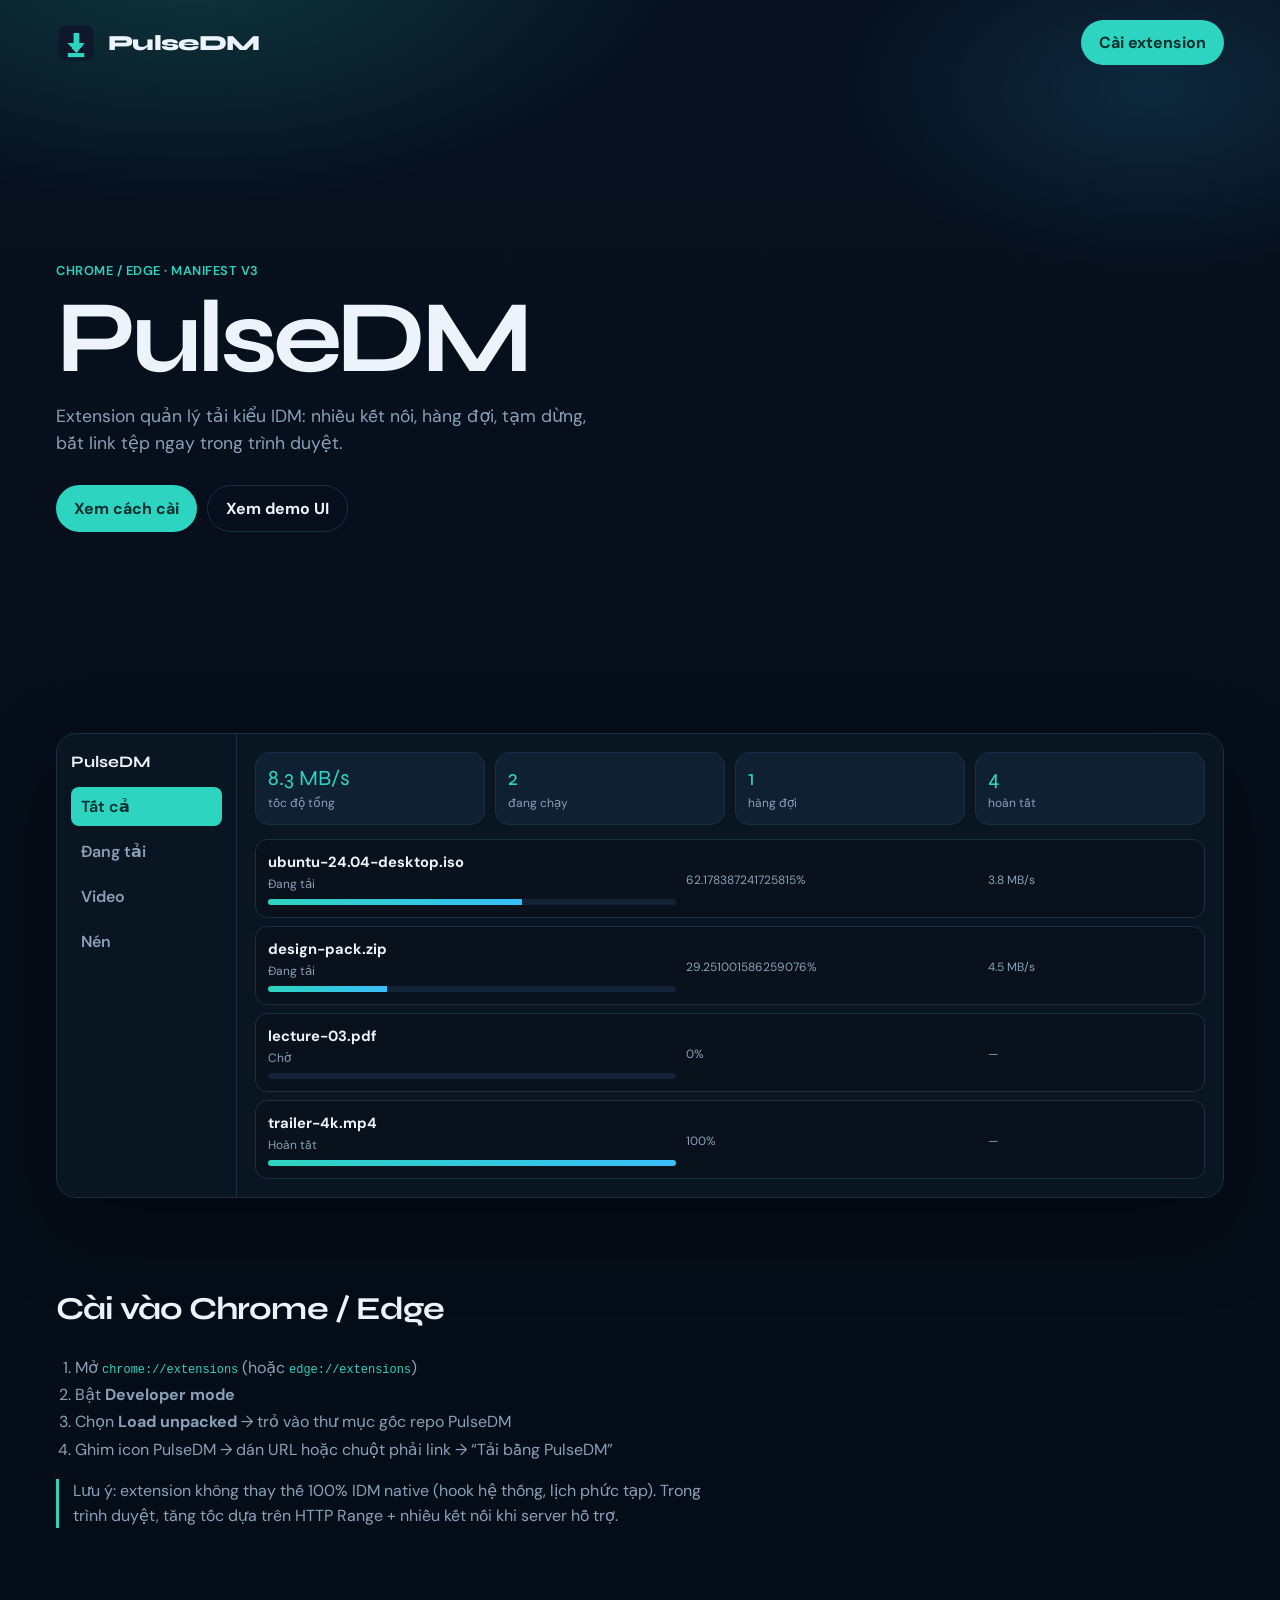
==== preview/index.html @ 5175cd73 "Add PulseDM: Chrome/Edge download manager extension IDM-style MV3 extension with multi-connection Ra" ====
<!DOCTYPE html>
<html lang="vi">
  <head>
    <meta charset="UTF-8" />
    <meta name="viewport" content="width=device-width, initial-scale=1" />
    <title>PulseDM — Download Manager Extension</title>
    <link rel="preconnect" href="https://fonts.googleapis.com" />
    <link rel="preconnect" href="https://fonts.gstatic.com" crossorigin />
    <link
      href="https://fonts.googleapis.com/css2?family=DM+Sans:wght@400;600;700&family=Syne:wght@700;800&display=swap"
      rel="stylesheet"
    />
    <link rel="stylesheet" href="preview.css" />
  </head>
  <body>
    <div class="bg"></div>
    <header class="nav">
      <div class="brand">
        <img src="../icons/icon48.png" alt="" width="40" height="40" />
        <span>PulseDM</span>
      </div>
      <a class="cta" href="#install">Cài extension</a>
    </header>

    <main>
      <section class="hero">
        <p class="eyebrow">Chrome / Edge · Manifest V3</p>
        <h1>PulseDM</h1>
        <p class="lede">
          Extension quản lý tải kiểu IDM: nhiều kết nối, hàng đợi, tạm dừng, bắt link tệp ngay trong trình duyệt.
        </p>
        <div class="cta-row">
          <a class="cta" href="#install">Xem cách cài</a>
          <a class="ghost" href="#demo">Xem demo UI</a>
        </div>
      </section>

      <section id="demo" class="demo">
        <div class="demo-frame">
          <aside>
            <strong>PulseDM</strong>
            <button class="on">Tất cả</button>
            <button>Đang tải</button>
            <button>Video</button>
            <button>Nén</button>
          </aside>
          <div class="demo-main">
            <div class="stats">
              <div><em id="liveSpeed">12.4 MB/s</em><span>tốc độ tổng</span></div>
              <div><em>2</em><span>đang chạy</span></div>
              <div><em>1</em><span>hàng đợi</span></div>
              <div><em>4</em><span>hoàn tất</span></div>
            </div>
            <div class="rows" id="rows"></div>
          </div>
        </div>
      </section>

      <section id="install" class="install">
        <h2>Cài vào Chrome / Edge</h2>
        <ol>
          <li>Mở <code>chrome://extensions</code> (hoặc <code>edge://extensions</code>)</li>
          <li>Bật <strong>Developer mode</strong></li>
          <li>Chọn <strong>Load unpacked</strong> → trỏ vào thư mục gốc repo PulseDM</li>
          <li>Ghim icon PulseDM → dán URL hoặc chuột phải link → “Tải bằng PulseDM”</li>
        </ol>
        <p class="note">
          Lưu ý: extension không thay thế 100% IDM native (hook hệ thống, lịch phức tạp). Trong trình duyệt,
          tăng tốc dựa trên HTTP Range + nhiều kết nối khi server hỗ trợ.
        </p>
      </section>
    </main>

    <script src="preview.js"></script>
  </body>
</html>
---- preview/preview.css ----
:root {
  --bg: #050d18;
  --text: #edf3fb;
  --muted: #8ba0b8;
  --accent: #2dd4bf;
  --ink: #042f2e;
  --line: #1a2f46;
  --panel: #0b1726;
}

* {
  box-sizing: border-box;
}

body {
  margin: 0;
  min-height: 100vh;
  font-family: "DM Sans", system-ui, sans-serif;
  color: var(--text);
  background: var(--bg);
}

.bg {
  position: fixed;
  inset: 0;
  background:
    radial-gradient(70% 50% at 15% -5%, rgba(45, 212, 191, 0.2), transparent 55%),
    radial-gradient(50% 40% at 90% 10%, rgba(56, 189, 248, 0.14), transparent 50%),
    linear-gradient(180deg, #07111f, #050d18);
  z-index: -1;
}

.nav {
  display: flex;
  justify-content: space-between;
  align-items: center;
  padding: 20px clamp(20px, 5vw, 56px);
}

.brand {
  display: flex;
  align-items: center;
  gap: 12px;
  font-family: Syne, sans-serif;
  font-weight: 800;
  font-size: 1.35rem;
  letter-spacing: -0.03em;
}

.cta,
.ghost {
  display: inline-flex;
  align-items: center;
  justify-content: center;
  text-decoration: none;
  border-radius: 999px;
  padding: 12px 18px;
  font-weight: 700;
}

.cta {
  background: var(--accent);
  color: var(--ink);
}

.ghost {
  color: var(--text);
  border: 1px solid var(--line);
}

.hero {
  min-height: min(72vh, 720px);
  display: flex;
  flex-direction: column;
  justify-content: center;
  padding: 24px clamp(20px, 5vw, 56px) 48px;
  max-width: 900px;
}

.eyebrow {
  color: var(--accent);
  font-weight: 600;
  letter-spacing: 0.04em;
  text-transform: uppercase;
  font-size: 0.8rem;
  margin: 0 0 12px;
}

.hero h1 {
  margin: 0;
  font-family: Syne, sans-serif;
  font-size: clamp(3.2rem, 10vw, 6.4rem);
  line-height: 0.92;
  letter-spacing: -0.05em;
  animation: rise 0.7s ease both;
}

.lede {
  margin: 18px 0 0;
  max-width: 34rem;
  color: var(--muted);
  font-size: 1.1rem;
  line-height: 1.55;
  animation: rise 0.7s ease 0.08s both;
}

.cta-row {
  display: flex;
  flex-wrap: wrap;
  gap: 10px;
  margin-top: 28px;
  animation: rise 0.7s ease 0.16s both;
}

@keyframes rise {
  from {
    opacity: 0;
    transform: translateY(16px);
  }
  to {
    opacity: 1;
    transform: none;
  }
}

.demo {
  padding: 0 clamp(20px, 5vw, 56px) 64px;
}

.demo-frame {
  display: grid;
  grid-template-columns: 180px 1fr;
  border: 1px solid var(--line);
  border-radius: 20px;
  overflow: hidden;
  background: color-mix(in srgb, var(--panel) 90%, black);
  min-height: 420px;
  box-shadow: 0 30px 80px rgba(0, 0, 0, 0.35);
}

.demo-frame aside {
  padding: 18px 14px;
  border-right: 1px solid var(--line);
  display: flex;
  flex-direction: column;
  gap: 6px;
}

.demo-frame aside strong {
  font-family: Syne, sans-serif;
  margin-bottom: 10px;
}

.demo-frame aside button {
  border: 0;
  background: transparent;
  color: var(--muted);
  text-align: left;
  padding: 9px 10px;
  border-radius: 8px;
  font: inherit;
  font-weight: 600;
}

.demo-frame aside button.on {
  background: var(--accent);
  color: var(--ink);
}

.demo-main {
  padding: 18px;
}

.stats {
  display: grid;
  grid-template-columns: repeat(4, 1fr);
  gap: 10px;
  margin-bottom: 14px;
}

.stats > div {
  border: 1px solid var(--line);
  border-radius: 14px;
  padding: 12px;
  background: #102033;
}

.stats em {
  display: block;
  font-family: Syne, sans-serif;
  font-style: normal;
  font-size: 1.35rem;
  color: var(--accent);
}

.stats span {
  color: var(--muted);
  font-size: 12px;
}

.rows {
  display: grid;
  gap: 8px;
}

.row {
  display: grid;
  grid-template-columns: 1.4fr 1fr 0.7fr;
  gap: 10px;
  align-items: center;
  padding: 12px;
  border: 1px solid var(--line);
  border-radius: 12px;
  background: rgba(0, 0, 0, 0.18);
}

.row strong {
  display: block;
  font-size: 0.92rem;
}

.row span {
  color: var(--muted);
  font-size: 12px;
}

.bar {
  height: 6px;
  background: #132337;
  border-radius: 999px;
  overflow: hidden;
  margin-top: 6px;
}

.bar > i {
  display: block;
  height: 100%;
  background: linear-gradient(90deg, #2dd4bf, #38bdf8);
  width: 40%;
  transition: width 0.4s ease;
}

.install {
  padding: 0 clamp(20px, 5vw, 56px) 80px;
  max-width: 760px;
}

.install h2 {
  font-family: Syne, sans-serif;
  font-size: 2rem;
  letter-spacing: -0.03em;
}

.install ol {
  line-height: 1.7;
  color: var(--muted);
  padding-left: 1.2rem;
}

.install code {
  color: var(--accent);
  font-size: 0.92em;
}

.note {
  color: var(--muted);
  line-height: 1.55;
  border-left: 3px solid var(--accent);
  padding-left: 14px;
}

@media (max-width: 800px) {
  .demo-frame {
    grid-template-columns: 1fr;
  }
  .demo-frame aside {
    border-right: 0;
    border-bottom: 1px solid var(--line);
    flex-direction: row;
    flex-wrap: wrap;
  }
  .stats,
  .row {
    grid-template-columns: 1fr 1fr;
  }
}
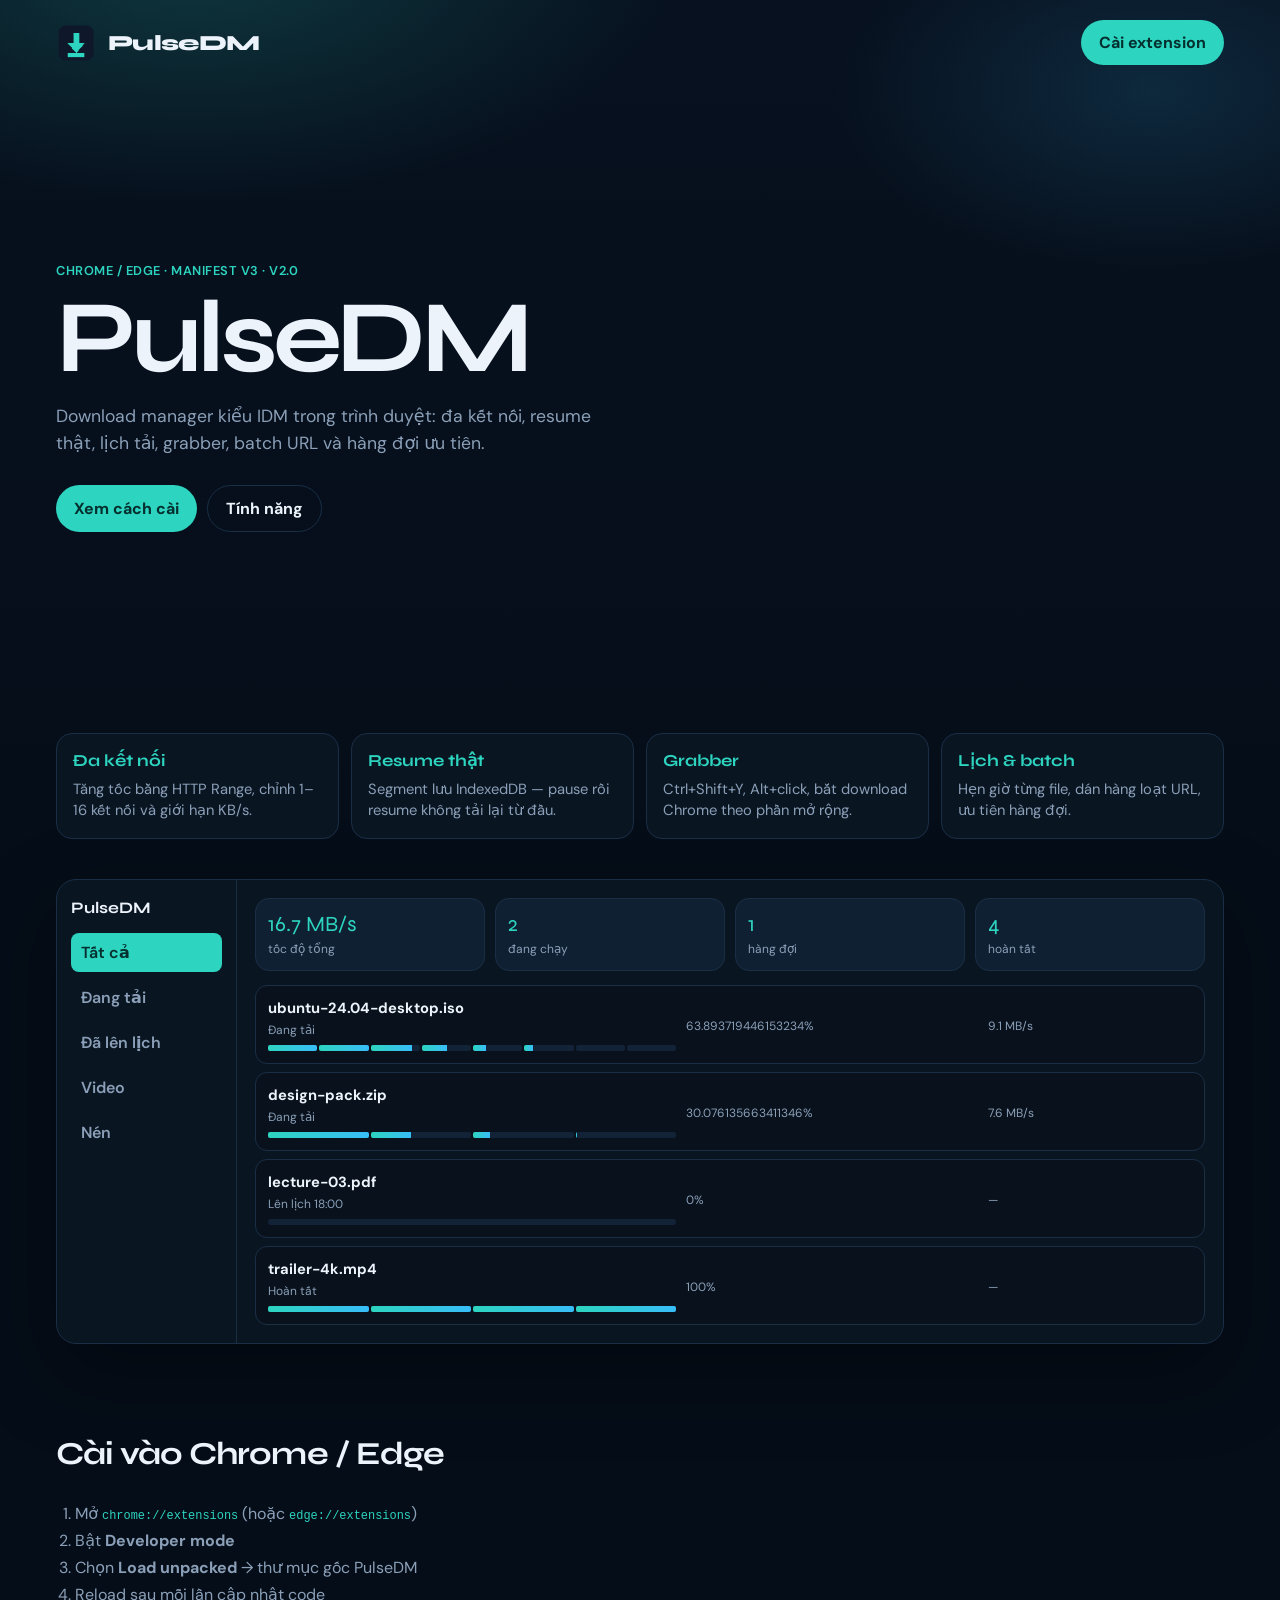
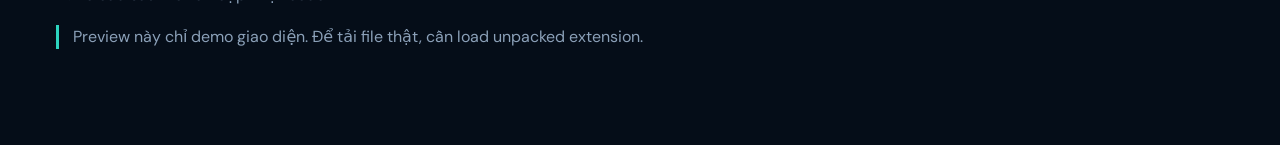
==== commit 2d25eba2: "PulseDM v2: full IDM-style download manager True IndexedDB resume, scheduler, priority queue, speed " ====
--- a/preview/index.html
+++ b/preview/index.html
@@ -3,7 +3,7 @@
   <head>
     <meta charset="UTF-8" />
     <meta name="viewport" content="width=device-width, initial-scale=1" />
-    <title>PulseDM — Download Manager Extension</title>
+    <title>PulseDM v2 — Download Manager Extension</title>
     <link rel="preconnect" href="https://fonts.googleapis.com" />
     <link rel="preconnect" href="https://fonts.gstatic.com" crossorigin />
     <link
@@ -24,15 +24,23 @@
 
     <main>
       <section class="hero">
-        <p class="eyebrow">Chrome / Edge · Manifest V3</p>
+        <p class="eyebrow">Chrome / Edge · Manifest V3 · v2.0</p>
         <h1>PulseDM</h1>
         <p class="lede">
-          Extension quản lý tải kiểu IDM: nhiều kết nối, hàng đợi, tạm dừng, bắt link tệp ngay trong trình duyệt.
+          Download manager kiểu IDM trong trình duyệt: đa kết nối, resume thật, lịch tải,
+          grabber, batch URL và hàng đợi ưu tiên.
         </p>
         <div class="cta-row">
           <a class="cta" href="#install">Xem cách cài</a>
-          <a class="ghost" href="#demo">Xem demo UI</a>
+          <a class="ghost" href="#features">Tính năng</a>
         </div>
+      </section>
+
+      <section id="features" class="features">
+        <article><h3>Đa kết nối</h3><p>Tăng tốc bằng HTTP Range, chỉnh 1–16 kết nối và giới hạn KB/s.</p></article>
+        <article><h3>Resume thật</h3><p>Segment lưu IndexedDB — pause rồi resume không tải lại từ đầu.</p></article>
+        <article><h3>Grabber</h3><p>Ctrl+Shift+Y, Alt+click, bắt download Chrome theo phần mở rộng.</p></article>
+        <article><h3>Lịch & batch</h3><p>Hẹn giờ từng file, dán hàng loạt URL, ưu tiên hàng đợi.</p></article>
       </section>
 
       <section id="demo" class="demo">
@@ -41,6 +49,7 @@
             <strong>PulseDM</strong>
             <button class="on">Tất cả</button>
             <button>Đang tải</button>
+            <button>Đã lên lịch</button>
             <button>Video</button>
             <button>Nén</button>
           </aside>
@@ -61,12 +70,11 @@
         <ol>
           <li>Mở <code>chrome://extensions</code> (hoặc <code>edge://extensions</code>)</li>
           <li>Bật <strong>Developer mode</strong></li>
-          <li>Chọn <strong>Load unpacked</strong> → trỏ vào thư mục gốc repo PulseDM</li>
-          <li>Ghim icon PulseDM → dán URL hoặc chuột phải link → “Tải bằng PulseDM”</li>
+          <li>Chọn <strong>Load unpacked</strong> → thư mục gốc PulseDM</li>
+          <li>Reload sau mỗi lần cập nhật code</li>
         </ol>
         <p class="note">
-          Lưu ý: extension không thay thế 100% IDM native (hook hệ thống, lịch phức tạp). Trong trình duyệt,
-          tăng tốc dựa trên HTTP Range + nhiều kết nối khi server hỗ trợ.
+          Preview này chỉ demo giao diện. Để tải file thật, cần load unpacked extension.
         </p>
       </section>
     </main>
--- a/preview/preview.css
+++ b/preview/preview.css
@@ -123,8 +123,42 @@
   }
 }
 
+.features {
+  display: grid;
+  grid-template-columns: repeat(4, minmax(0, 1fr));
+  gap: 12px;
+  padding: 0 clamp(20px, 5vw, 56px) 40px;
+}
+
+.features article {
+  border: 1px solid var(--line);
+  border-radius: 16px;
+  padding: 16px;
+  background: color-mix(in srgb, var(--panel) 90%, black);
+}
+
+.features h3 {
+  margin: 0 0 8px;
+  font-family: Syne, sans-serif;
+  font-size: 1.05rem;
+  color: var(--accent);
+}
+
+.features p {
+  margin: 0;
+  color: var(--muted);
+  font-size: 0.92rem;
+  line-height: 1.45;
+}
+
 .demo {
   padding: 0 clamp(20px, 5vw, 56px) 64px;
+}
+
+@media (max-width: 900px) {
+  .features {
+    grid-template-columns: 1fr 1fr;
+  }
 }
 
 .demo-frame {
@@ -240,6 +274,29 @@
   transition: width 0.4s ease;
 }
 
+.mini-parts {
+  display: flex;
+  gap: 2px;
+  height: 6px;
+  margin-top: 6px;
+}
+
+.mini-parts i {
+  flex: 1;
+  background: #132337;
+  border-radius: 2px;
+  position: relative;
+  overflow: hidden;
+}
+
+.mini-parts i::after {
+  content: "";
+  position: absolute;
+  inset: 0;
+  width: var(--w, 0%);
+  background: linear-gradient(90deg, #2dd4bf, #38bdf8);
+}
+
 .install {
   padding: 0 clamp(20px, 5vw, 56px) 80px;
   max-width: 760px;
